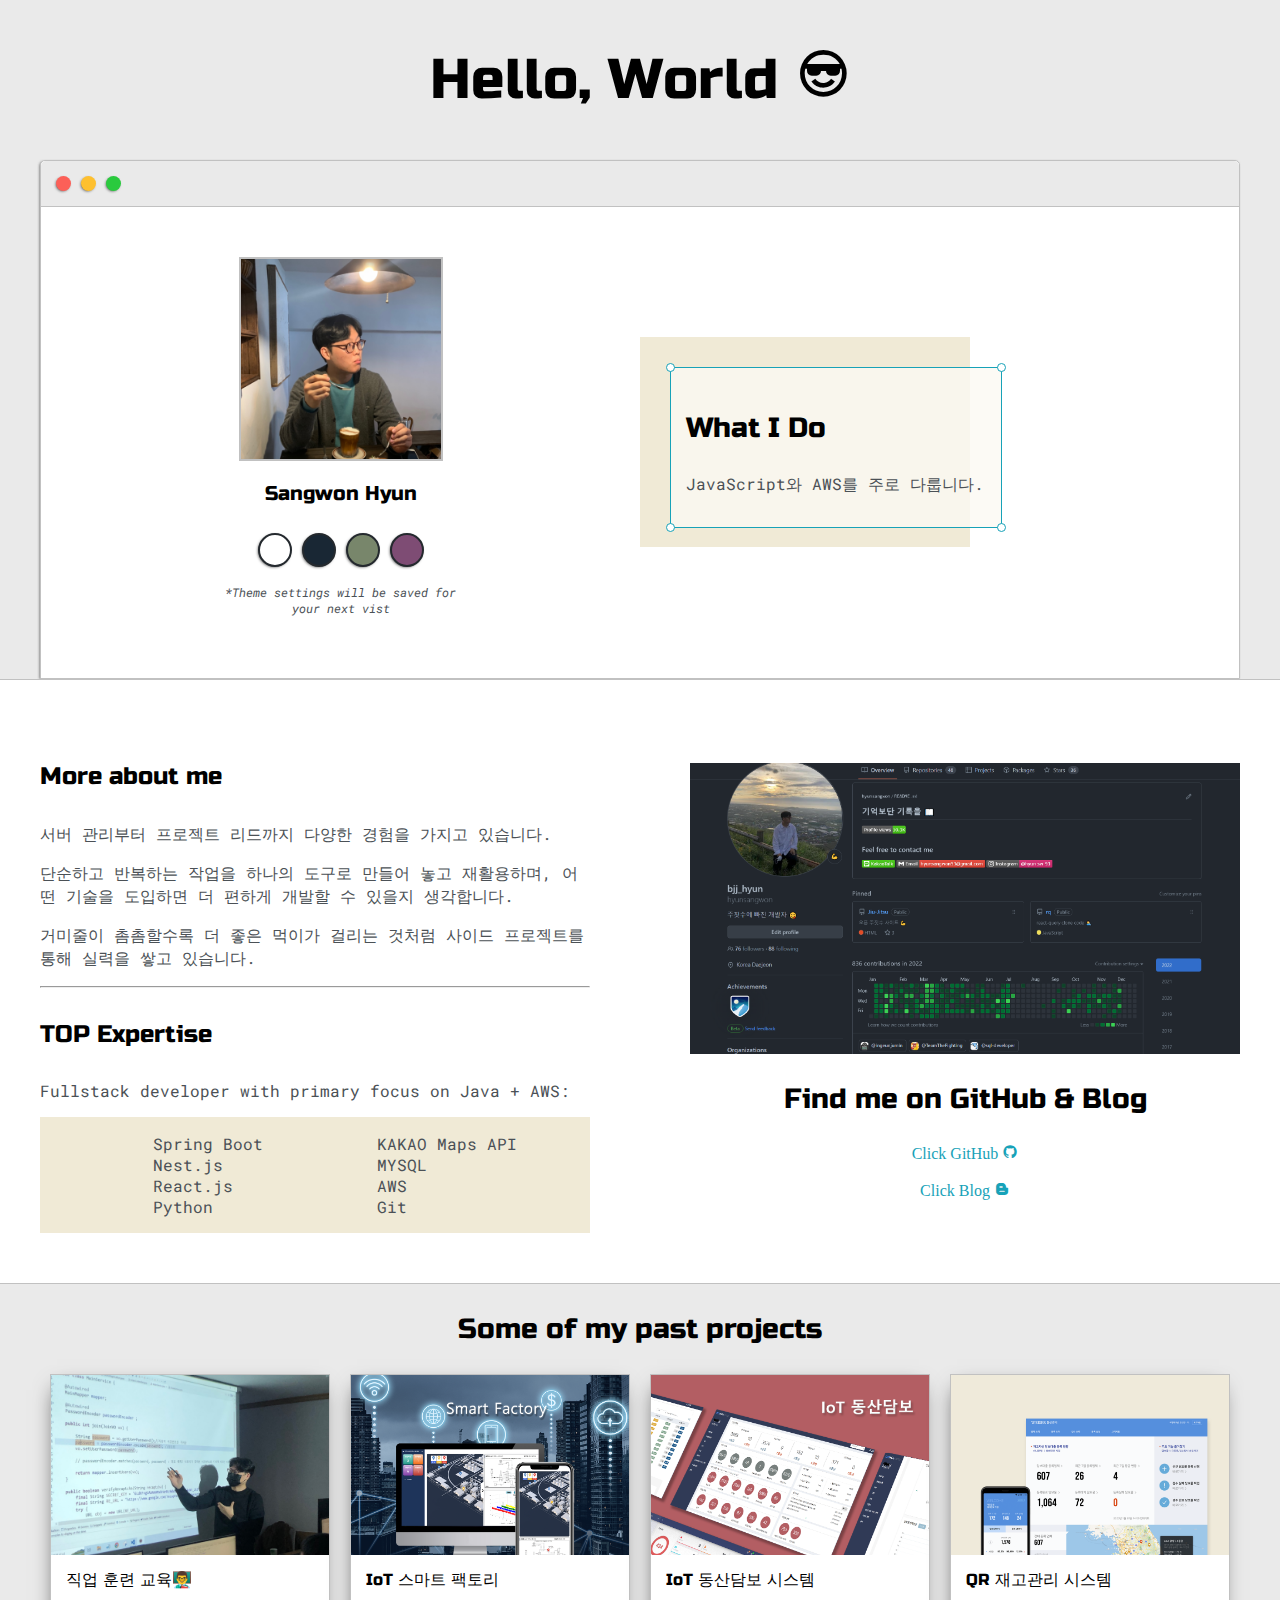
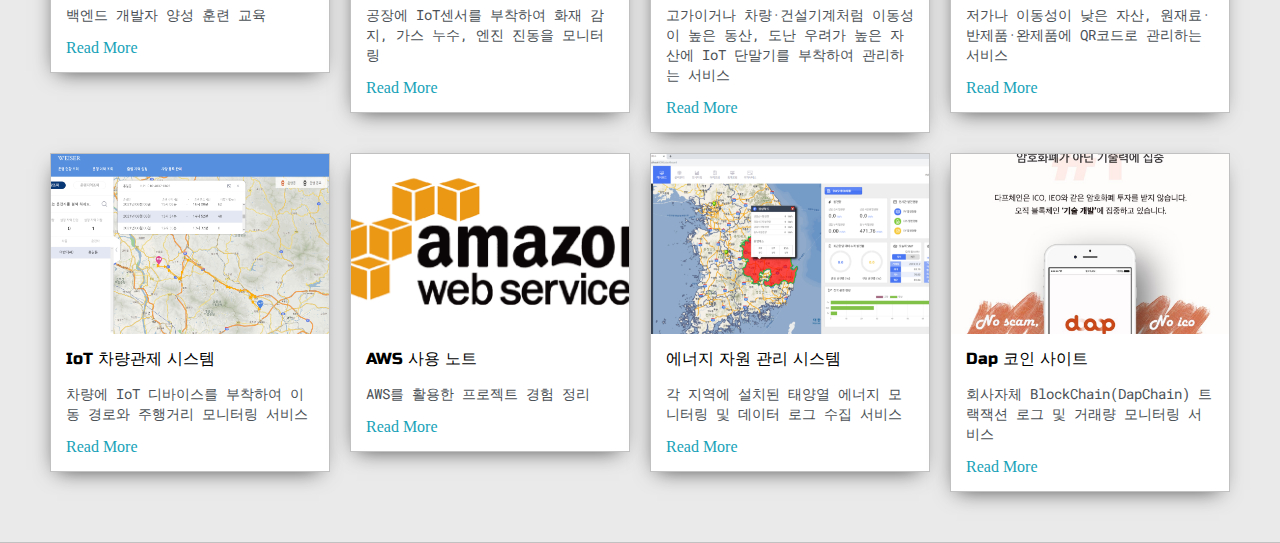
==== index.html @ 5561560c "fix : 내용 수정" ====
<!DOCTYPE html>
<html>
  <head>
    <title>my portfolio</title>
    <meta name="viewport" content="width=device-width, initial-scale=1, maximum-scale=1, minimum-scale=1" />
    <meta http-equiv="Content-Type" content="text/html; charset=utf-8" />
    <link href="https://fonts.googleapis.com/css2?family=Russo+One&display=swap" rel="stylesheet" />
    <link href="https://fonts.googleapis.com/css2?family=Roboto+Mono:wght@500&family=Russo+One&display=swap" rel="stylesheet" />
    <link href="https://unpkg.com/boxicons@2.0.7/css/boxicons.min.css" rel="stylesheet" />
    <link rel="stylesheet" type="text/css" href="./css/default.css" />
    <link id="theme-style" rel="stylesheet" type="text/css" href="" />
    <link rel="shortcut icon" href="./images/logo.ico" />
  </head>
  <body>
    <section class="s1">
      <div class="main-container">
        <div class="greeting-wrapper">
          <h1>Hello, World <i class="bx bx-cool"></i></h1>
        </div>
        <div class="intro-wrapper">
          <div class="nav-wrapper">
            <a href="index.html">
              <div class="dots-wrapper">
                <div id="dot-1" class="browser-dot"></div>
                <div id="dot-2" class="browser-dot"></div>
                <div id="dot-3" class="browser-dot"></div>
              </div>
            </a>
          </div>
          <div class="left-column">
            <img id="profile_pic" src="images/sangwon.PNG" />
            <h5 style="text-align: center; line-height: 0">Sangwon Hyun</h5>
            <div id="theme-options-wrapper">
              <div data-mode="light" id="light-mode" class="theme-dot"></div>
              <div data-mode="blue" id="blue-mode" class="theme-dot"></div>
              <div data-mode="green" id="green-mode" class="theme-dot"></div>
              <div data-mode="purple" id="purple-mode" class="theme-dot"></div>
            </div>
            <p id="settings-note">*Theme settings will be saved for<br />your next vist</p>
          </div>

          <div class="right-column">
            <div id="preview-shadow">
              <div id="preview">
                <div id="corner-tl" class="corner"></div>
                <div id="corner-tr" class="corner"></div>
                <h3>What I Do</h3>
                <p>JavaScript와 AWS를 주로 다룹니다.<br /></p>
                <div id="corner-br" class="corner"></div>
                <div id="corner-bl" class="corner"></div>
              </div>
            </div>
          </div>
        </div>
      </div>
    </section>
    <section class="s2">
      <div class="main-container">
        <div class="about-wrapper">
          <div class="about-me">
            <h4>More about me</h4>
            <p>서버 관리부터 프로젝트 리드까지 다양한 경험을 가지고 있습니다.</p>
            <p>단순하고 반복하는 작업을 하나의 도구로 만들어 놓고 재활용하며, 어떤 기술을 도입하면 더 편하게 개발할 수 있을지 생각합니다.</p>
            <p>거미줄이 촘촘할수록 더 좋은 먹이가 걸리는 것처럼 사이드 프로젝트를 통해 실력을 쌓고 있습니다.</p>
            <hr />
            <h4>TOP Expertise</h4>
            <p>Fullstack developer with primary focus on Java + AWS:</p>
            <div id="skills">
              <ul>
                <li>Spring Boot</li>
                <li>Nest.js</li>
                <li>React.js</li>
                <li>Python</li>
              </ul>
              <ul>
                <li>KAKAO Maps API</li>
                <li>MYSQL</li>
                <li>AWS</li>
                <li>Git</li>
              </ul>
            </div>
          </div>

          <div class="social-links">
            <img id="social_img" src="images/github.PNG" />
            <h3>Find me on GitHub & Blog</h3>
            <a target="_blank" href="https://github.com/hyunsangwon">Click GitHub <i class="bx bxl-github"></i></a>
            <br />
            <a target="_blank" href="https://hyunsangwon93.tistory.com">Click Blog <i class="bx bxl-blogger"></i></a>
          </div>
        </div>
      </div>
    </section>

    <section class="s1">
      <div class="main-container">
        <h3 style="text-align: center">Some of my past projects</h3>
        <div class="post-wrapper">
          <div>
            <div class="post">
              <img class="thumbnail" src="images/SCHOOL/main2.jpg" />
              <div class="post-preview">
                <h6 class="post-title">직업 훈련 교육👨‍🏫</h6>
                <p class="post-intro">백엔드 개발자 양성 훈련 교육</p>
                <a href="./projects/post-school.html">Read More</a>
              </div>
            </div>
          </div>
          <div>
            <div class="post">
              <img class="thumbnail" src="images/SMARTFACTORY/main.png" />
              <div class="post-preview">
                <h6 class="post-title">IoT 스마트 팩토리</h6>
                <p class="post-intro">공장에 IoT센서를 부착하여 화재 감지, 가스 누수, 엔진 진동을 모니터링</p>
                <a href="./projects/post-smartfacroty.html">Read More</a>
              </div>
            </div>
          </div>
          <div>
            <div class="post">
              <img class="thumbnail" src="images/SMMS/smms_main.PNG" />
              <div class="post-preview">
                <h6 class="post-title">IoT 동산담보 시스템</h6>
                <p class="post-intro">
                  고가이거나 차량·건설기계처럼 이동성이 높은 동산, 도난 우려가 높은 자산에 IoT 단말기를 부착하여 관리하는 서비스
                </p>
                <a href="./projects/post-smms.html">Read More</a>
              </div>
            </div>
          </div>
          <div>
            <div class="post">
              <img class="thumbnail" src="images/QR/main-service-qrcode-img.png" />
              <div class="post-preview">
                <h6 class="post-title">QR 재고관리 시스템</h6>
                <p class="post-intro">저가나 이동성이 낮은 자산, 원재료·반제품·완제품에 QR코드로 관리하는 서비스</p>
                <a href="./projects/post-qr.html">Read More</a>
              </div>
            </div>
          </div>
          <div>
            <div class="post">
              <img class="thumbnail" src="images/CMNG/cmng.PNG" />
              <div class="post-preview">
                <h6 class="post-title">IoT 차량관제 시스템</h6>
                <p class="post-intro">차량에 IoT 디바이스를 부착하여 이동 경로와 주행거리 모니터링 서비스</p>
                <a href="./projects/post-cmng.html">Read More</a>
              </div>
            </div>
          </div>
          <div>
            <div class="post">
              <img class="thumbnail" src="images/AWS/aws_main.PNG" />
              <div class="post-preview">
                <h6 class="post-title">AWS 사용 노트</h6>
                <p class="post-intro">AWS를 활용한 프로젝트 경험 정리</p>
                <a href="./projects/post-aws.html">Read More</a>
              </div>
            </div>
          </div>
          <div>
            <div class="post">
              <img class="thumbnail" src="images/DODOWON/dodowon.PNG" />
              <div class="post-preview">
                <h6 class="post-title">에너지 자원 관리 시스템</h6>
                <p class="post-intro">각 지역에 설치된 태양열 에너지 모니터링 및 데이터 로그 수집 서비스</p>
                <a href="./projects/post-dodowon.html">Read More</a>
              </div>
            </div>
          </div>
          <div>
            <div class="post">
              <img class="thumbnail" src="images/DATAGEN/dapchain_intro.jpg" />
              <div class="post-preview">
                <h6 class="post-title">Dap 코인 사이트</h6>
                <p class="post-intro">회사자체 BlockChain(DapChain) 트랙잭션 로그 및 거래량 모니터링 서비스</p>
                <a href="./projects/post-dapchain.html">Read More</a>
              </div>
            </div>
          </div>
        </div>
      </div>
    </section>
    <script type="text/javascript" src="./js/script.js"></script>
  </body>
</html>
---- css/default.css ----
:root {
  --mainColor: #eaeaea;
  --secondaryColor: #fff;

  --borderColor: #c1c1c1;

  --mainText: black;
  --secondaryText: #4b5156;

  --themeDotBorder: #24292e;

  --previewBg: rgb(251, 249, 243, 0.8);
  --previewShadow: #f0ead6;

  --buttonColor: black;
}

html,
body {
  padding: 0;
  margin: 0;
  scroll-behavior: smooth;
}

body * {
  transition: 0.3s;
}

h1,
h2,
h3,
h4,
h5,
h6,
strong {
  color: var(--mainText);
  font-family: 'Russo One', sans-serif;
  font-weight: 500;
}

p,
li,
span,
label,
input,
textarea {
  color: var(--secondaryText);
  font-family: 'Roboto Mono', monospace;
}

a {
  text-decoration: none;
  color: #17a2b8;
}

ul {
  list-style: none;
}

h1 {
  font-size: 56px;
}
h2 {
  font-size: 36px;
}
h3 {
  font-size: 28px;
}
h4 {
  font-size: 24px;
}
h5 {
  font-size: 20px;
}
h6 {
  font-size: 16px;
}

.s1 {
  background-color: var(--mainColor);
  border-bottom: 1px solid var(--borderColor);
  overflow: auto;
}

.s2 {
  background-color: var(--secondaryColor);
  border-bottom: 1px solid var(--borderColor);
  overflow: auto;
}

.main-container {
  width: 1200px;
  margin: 0 auto;
}

.greeting-wrapper {
  display: grid;
  text-align: center;
  align-content: center;
  min-height: 10em;
}

.intro-wrapper {
  background-color: var(--secondaryColor);
  border: 1px solid var(--borderColor);
  border-radius: 5px 5px 0 0;

  -webkit-box-shadow: -1px 1px 3px -1px rgba(0, 0, 0, 0.75);
  -moz-box-shadow: -1px 1px 3px -1px rgba(0, 0, 0, 0.75);
  box-shadow: -1px 1px 3px -1px rgba(0, 0, 0, 0.75);

  display: grid;
  grid-template-columns: 1fr 1fr;
  grid-template-areas:
    'nav-wrapper nav-wrapper'
    'left-column right-column';
}

.nav-wrapper {
  border-radius: 5px 5px 0 0;
  grid-area: nav-wrapper;
  border-bottom: 1px solid var(--borderColor);
  display: flex;
  justify-content: space-between;
  align-items: center;
  background-color: var(--mainColor);
}

#navigation a {
  color: var(--mainText);
}

#navigation {
  margin: 0;
  padding: 10px;
}

#navigation li {
  display: inline-block;
  margin-right: 5px;
  margin-left: 5px;
}

.dots-wrapper {
  display: flex;
  padding: 10px;
}

#dot-1 {
  background-color: #fc6058;
}

#dot-2 {
  background-color: #fec02f;
}

#dot-3 {
  background-color: #2aca3e;
}

.browser-dot {
  background-color: black;
  height: 15px;
  width: 15px;
  border-radius: 50%;
  margin: 5px;

  -webkit-box-shadow: -1px 1px 3px -1px rgba(0, 0, 0, 0.75);
  -moz-box-shadow: -1px 1px 3px -1px rgba(0, 0, 0, 0.75);
  box-shadow: -1px 1px 3px -1px rgba(0, 0, 0, 0.75);
}

.left-column {
  grid-area: left-column;
  padding-top: 50px;
  padding-bottom: 50px;
}

#profile_pic {
  display: block;
  margin: 0 auto;

  height: 200px;
  width: 200px;
  object-fit: cover;
  border: 2px solid var(--borderColor);
}

#theme-options-wrapper {
  display: flex;
  justify-content: center;
}

.theme-dot {
  height: 30px;
  width: 30px;
  background-color: black;
  border-radius: 50%;

  margin: 5px;
  border: 2px solid var(--themeDotBorder);

  -webkit-box-shadow: -1px 1px 3px -1px rgba(0, 0, 0, 0.75);
  -moz-box-shadow: -1px 1px 3px -1px rgba(0, 0, 0, 0.75);
  box-shadow: -1px 1px 3px -1px rgba(0, 0, 0, 0.75);

  cursor: pointer;
}

.theme-dot:hover {
  border-width: 5px;
}

#light-mode {
  background-color: #fff;
}

#blue-mode {
  background-color: #192734;
}

#green-mode {
  background-color: #78866b;
}

#purple-mode {
  background-color: #7e4c74;
}

#settings-note {
  font-size: 12px;
  font-style: italic;
  text-align: center;
}

.right-column {
  grid-area: right-column;
  display: grid;
  align-content: center;

  padding-top: 50px;
  padding-bottom: 50px;
}

#preview-shadow {
  background-color: var(--previewShadow);
  max-width: 300px;
  height: 180px;
  padding-left: 30px;
  padding-top: 30px;
}

#preview {
  width: 300px;
  border: 1.5px solid #17a2b8;
  background-color: var(--previewBg);
  padding: 15px;
  position: relative;
}

.corner {
  width: 7px;
  height: 7px;
  border-radius: 50%;
  border: 1.5px solid #17a2b8;
  background-color: #fff;
  position: absolute;
}

#corner-tl {
  top: -5px;
  left: -5px;
}

#corner-tr {
  top: -5px;
  right: -5px;
}

#corner-br {
  bottom: -5px;
  right: -5px;
}

#corner-bl {
  bottom: -5px;
  left: -5px;
}

.about-wrapper {
  display: grid;
  grid-template-columns: repeat(auto-fit, minmax(320px, 1fr));
  padding-bottom: 50px;
  padding-top: 50px;
  gap: 100px;
}

#skills {
  display: flex;
  justify-content: space-evenly;
  background-color: var(--previewShadow);
}

.social-links {
  display: grid;
  align-content: center;
  text-align: center;
}

#social_img {
  width: 100%;
}

.post-wrapper {
  display: grid;
  grid-template-columns: repeat(auto-fit, 280px);
  gap: 20px;
  justify-content: center;
  padding-bottom: 50px;
}

.post {
  border: 1px solid var(--borderColor);
  -webkit-box-shadow: -2px 7px 21px -9px rgba(0, 0, 0, 0.75);
  -moz-box-shadow: -2px 7px 21px -9px rgba(0, 0, 0, 0.75);
  box-shadow: -2px 7px 21px -9px rgba(0, 0, 0, 0.75);
}

.thumbnail {
  display: block;
  width: 100%;
  height: 180px;
  object-fit: cover;
  background-color: #f0ead6d6;
}

.post-preview {
  background-color: #fff;
  padding: 15px;
}

.post-title {
  color: black;
  margin: 0;
}

.post-intro {
  color: #4b5156;
  font-size: 14px;
}

#contact-form {
  display: block;
  max-width: 600px;
  margin: 0 auto;
  border: 1px solid var(--borderColor);
  padding: 15px;
  border-radius: 5px;
  background-color: var(--mainColor);
  margin-bottom: 50px;
}

#contact-form label {
  line-height: 2.7em;
}

#contact-form textarea {
  min-height: 100px;
  font-size: 14px;
}

.input-field {
  width: 100%;
  padding-top: 10px;
  padding-bottom: 10px;
  background-color: var(--secondaryColor);
  border-radius: 5px;
  border: 1px solid var(--borderColor);
  font-size: 14px;
}

#submit-btn {
  margin-top: 10px;
  width: 100%;
  padding-top: 10px;
  padding-bottom: 10px;
  color: #fff;
  background-color: var(--buttonColor);
  border: none;
}

@media screen and (max-width: 1200px) {
  .main-container {
    width: 95%;
  }
}

@media screen and (max-width: 800px) {
  .intro-wrapper {
    grid-template-columns: 1fr;
    grid-template-areas:
      'nav-wrapper'
      'left-column'
      'right-column';
  }

  .right-column {
    justify-content: center;
  }
}

@media screen and (max-width: 400px) {
  #preview-shadow {
    max-width: 280px;
    height: 180px;
    padding-left: 10px;
    padding-top: 10px;
  }

  #preview {
    width: 280px;
  }
}
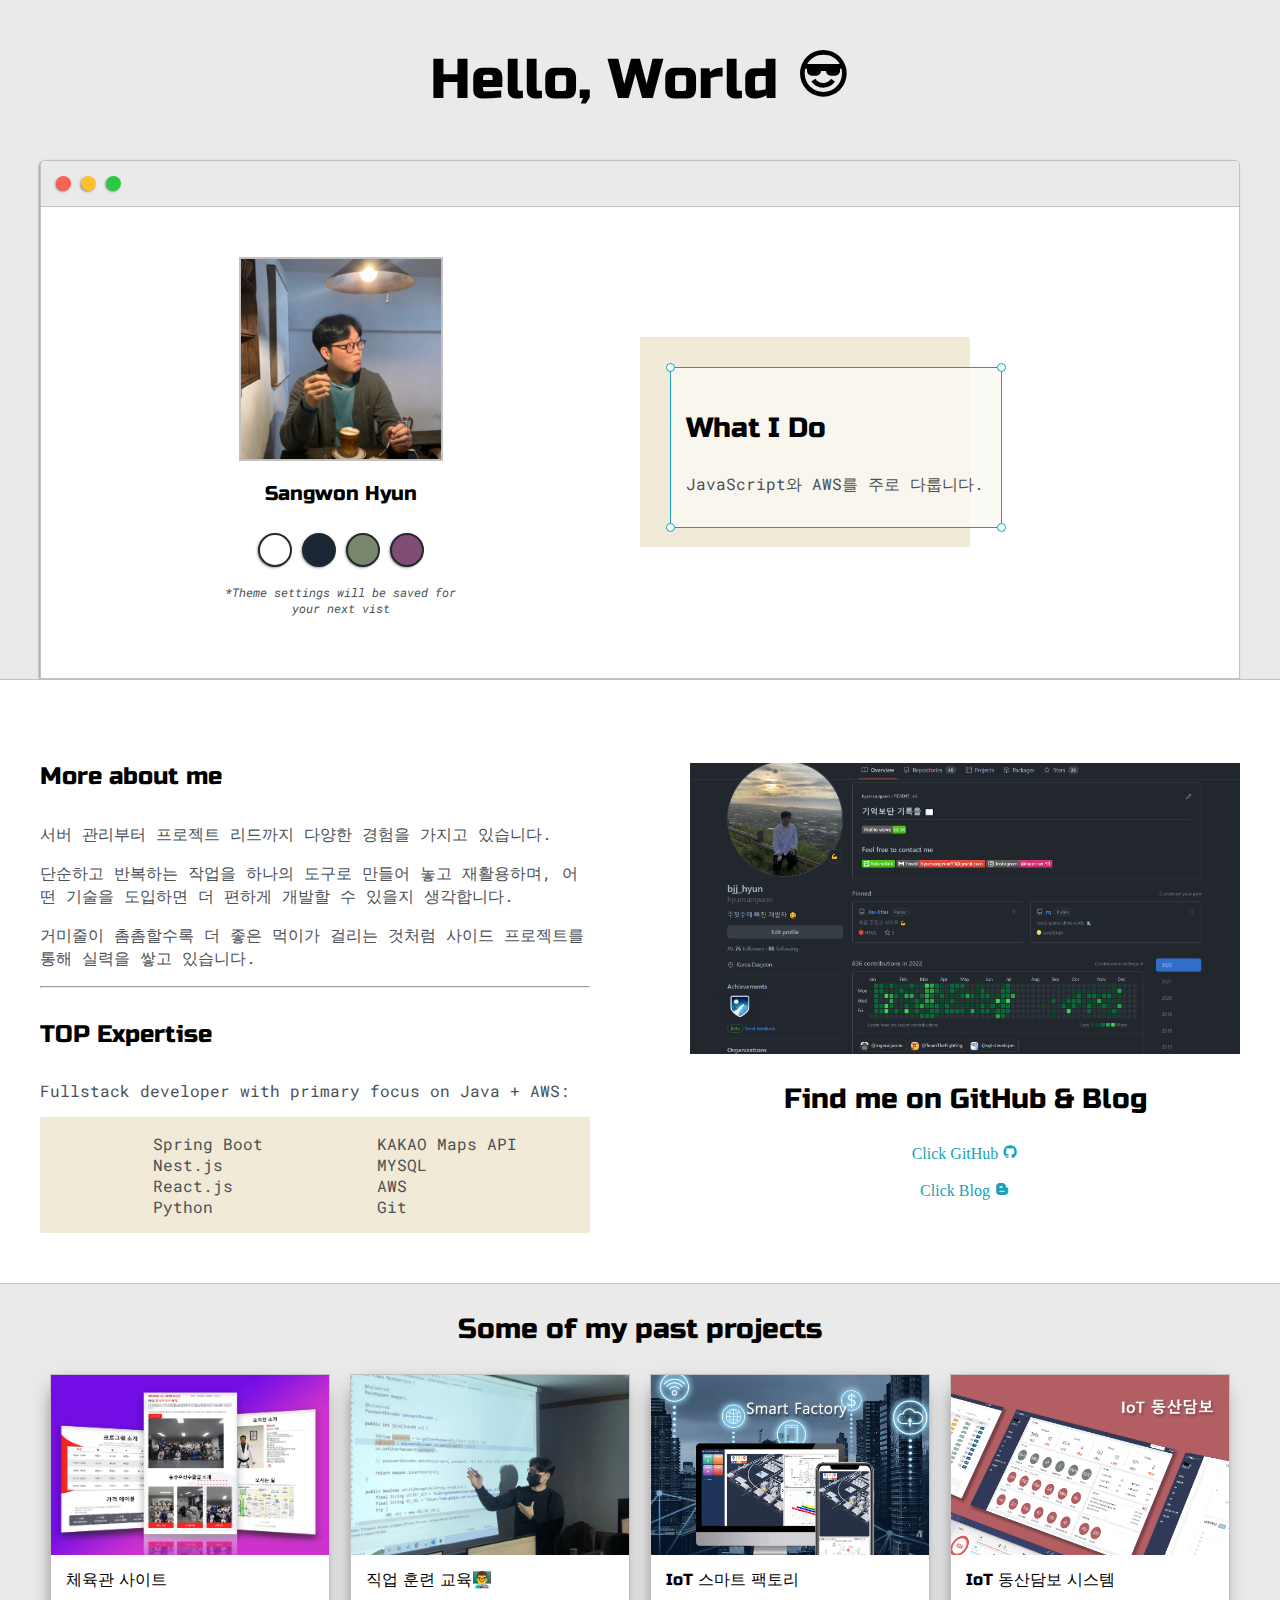
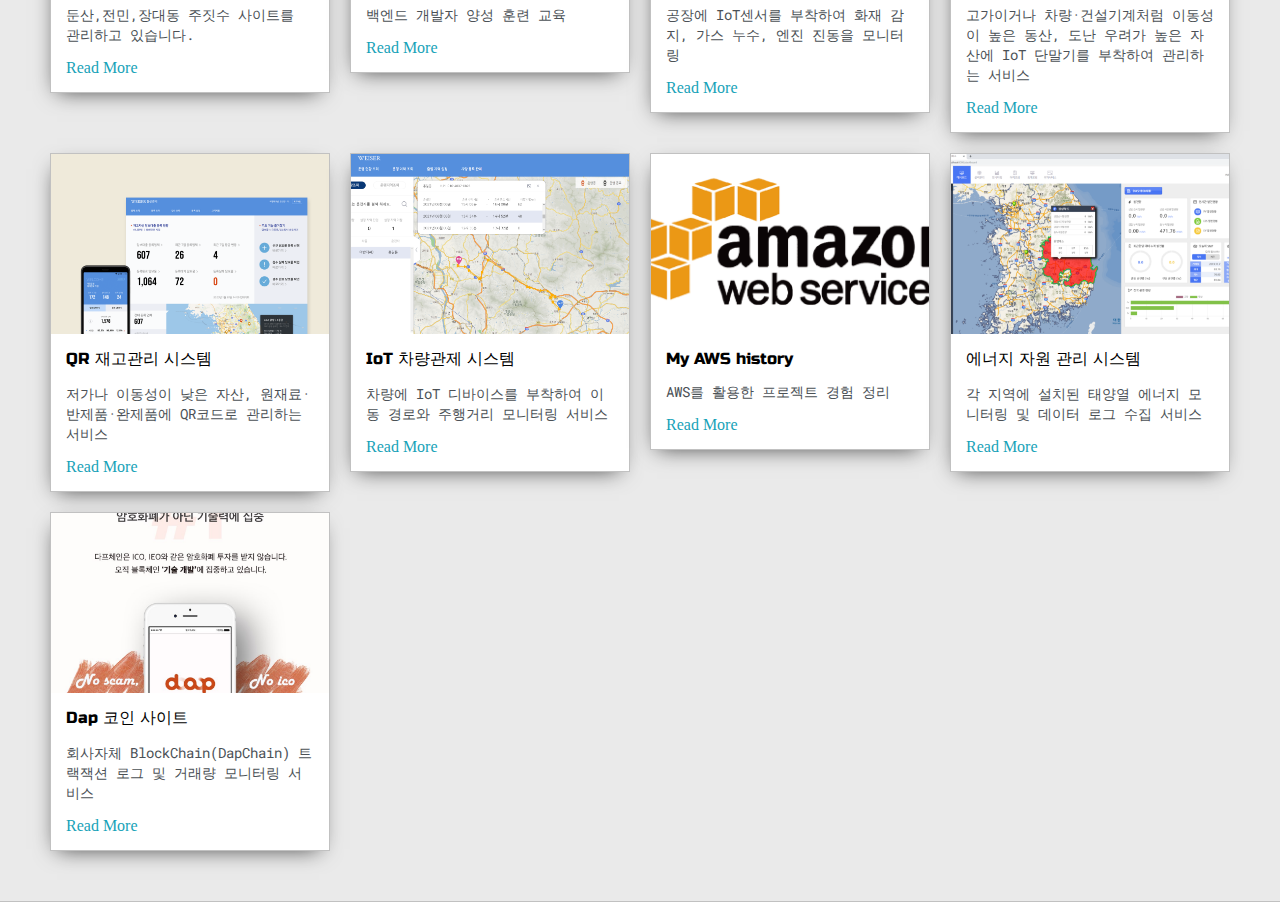
==== commit 744bb8b8: "feat : 체육관 사이트" ====
--- a/index.html
+++ b/index.html
@@ -98,6 +98,16 @@
         <div class="post-wrapper">
           <div>
             <div class="post">
+              <img class="thumbnail" src="images/BJJ/main.jpg" />
+              <div class="post-preview">
+                <h6 class="post-title">체육관 사이트</h6>
+                <p class="post-intro">둔산,전민,장대동 주짓수 사이트를 관리하고 있습니다.</p>
+                <a href="#">Read More</a>
+              </div>
+            </div>
+          </div>
+          <div>
+            <div class="post">
               <img class="thumbnail" src="images/SCHOOL/main2.jpg" />
               <div class="post-preview">
                 <h6 class="post-title">직업 훈련 교육👨‍🏫</h6>
@@ -152,7 +162,7 @@
             <div class="post">
               <img class="thumbnail" src="images/AWS/aws_main.PNG" />
               <div class="post-preview">
-                <h6 class="post-title">AWS 사용 노트</h6>
+                <h6 class="post-title">My AWS history</h6>
                 <p class="post-intro">AWS를 활용한 프로젝트 경험 정리</p>
                 <a href="./projects/post-aws.html">Read More</a>
               </div>
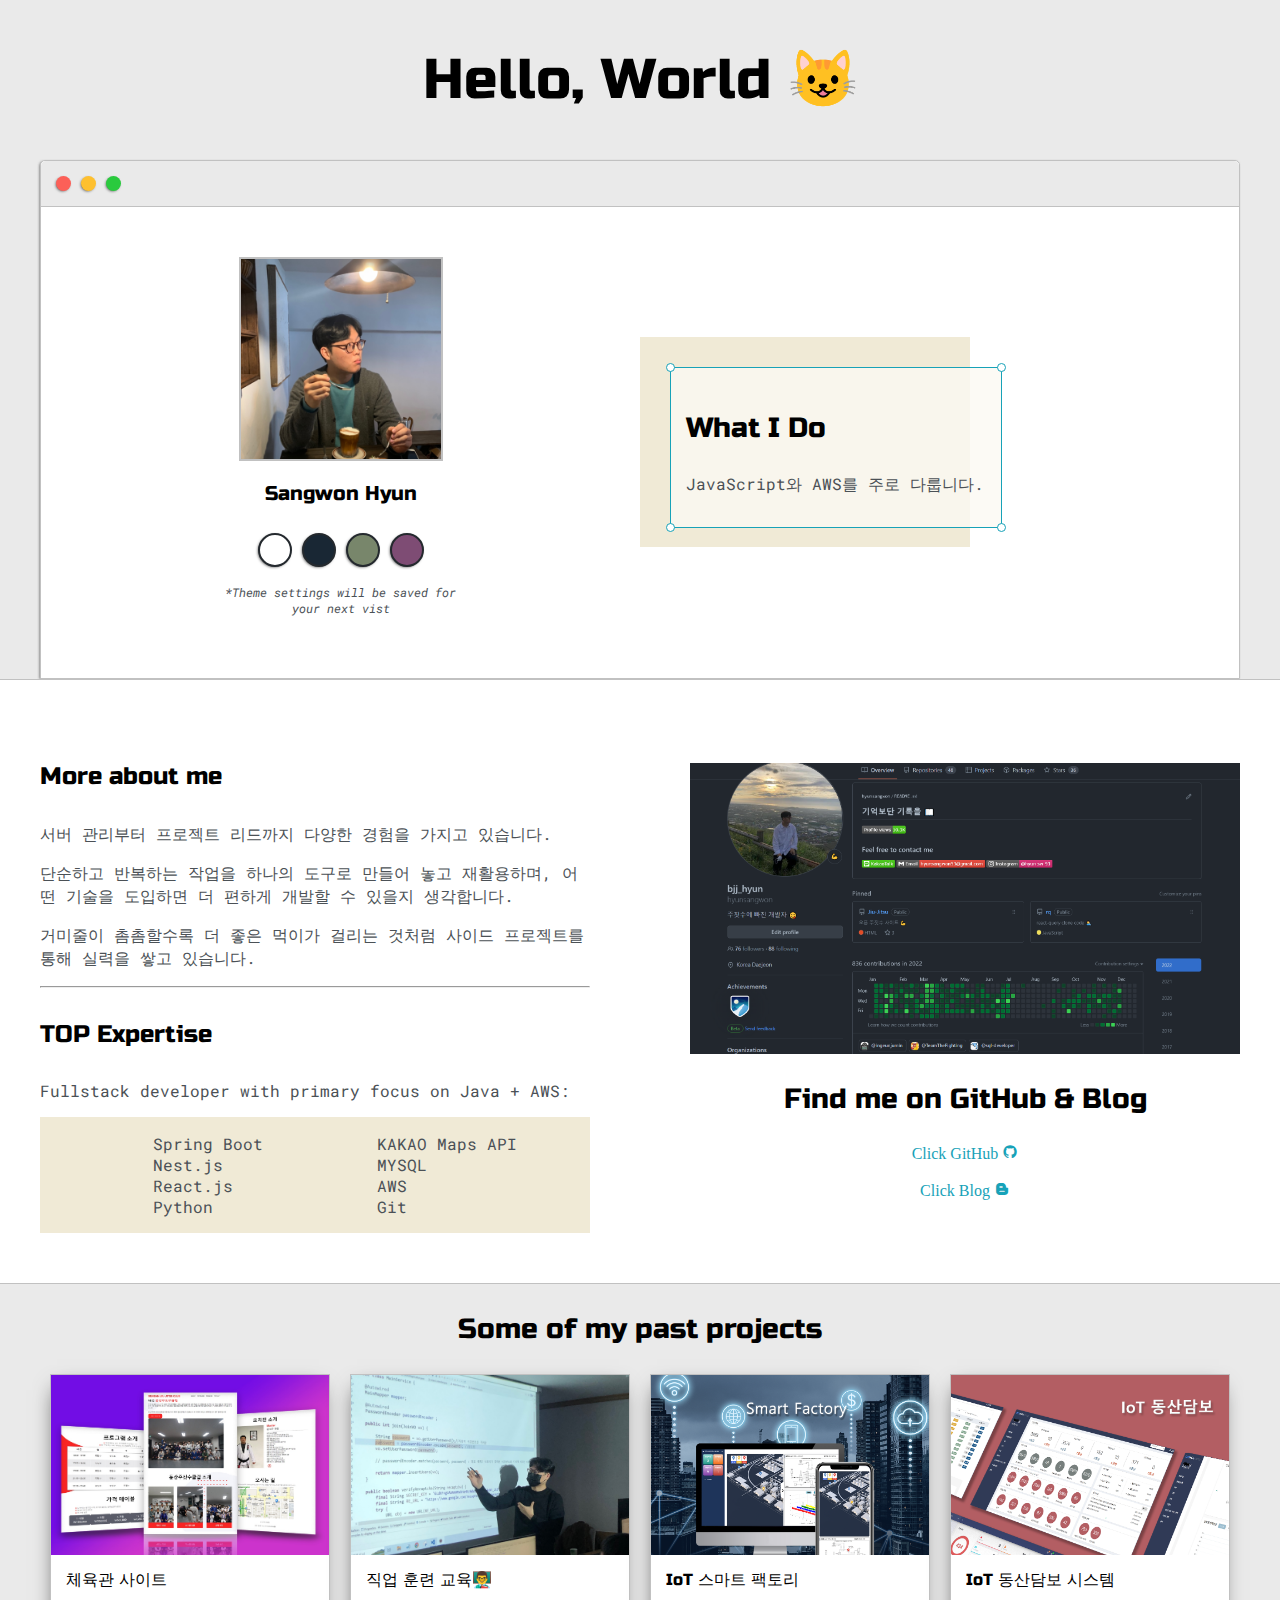
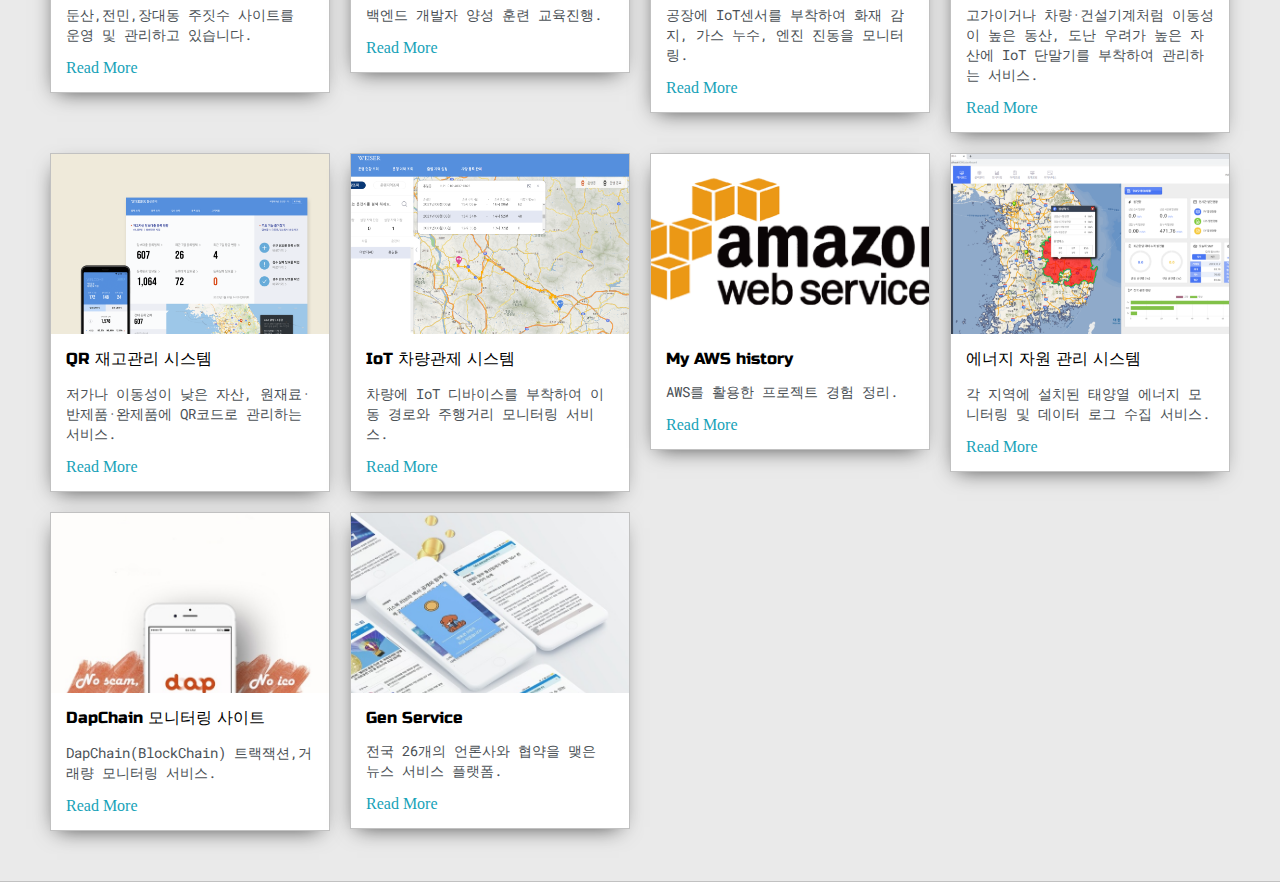
==== commit 7714b001: "feat : 젠서비스 추가" ====
--- a/index.html
+++ b/index.html
@@ -15,7 +15,7 @@
     <section class="s1">
       <div class="main-container">
         <div class="greeting-wrapper">
-          <h1>Hello, World <i class="bx bx-cool"></i></h1>
+          <h1>Hello, World 😺</h1>
         </div>
         <div class="intro-wrapper">
           <div class="nav-wrapper">
@@ -101,7 +101,7 @@
               <img class="thumbnail" src="images/BJJ/main.jpg" />
               <div class="post-preview">
                 <h6 class="post-title">체육관 사이트</h6>
-                <p class="post-intro">둔산,전민,장대동 주짓수 사이트를 관리하고 있습니다.</p>
+                <p class="post-intro">둔산,전민,장대동 주짓수 사이트를 운영 및 관리하고 있습니다.</p>
                 <a href="#">Read More</a>
               </div>
             </div>
@@ -111,7 +111,7 @@
               <img class="thumbnail" src="images/SCHOOL/main2.jpg" />
               <div class="post-preview">
                 <h6 class="post-title">직업 훈련 교육👨‍🏫</h6>
-                <p class="post-intro">백엔드 개발자 양성 훈련 교육</p>
+                <p class="post-intro">백엔드 개발자 양성 훈련 교육진행.</p>
                 <a href="./projects/post-school.html">Read More</a>
               </div>
             </div>
@@ -121,7 +121,7 @@
               <img class="thumbnail" src="images/SMARTFACTORY/main.png" />
               <div class="post-preview">
                 <h6 class="post-title">IoT 스마트 팩토리</h6>
-                <p class="post-intro">공장에 IoT센서를 부착하여 화재 감지, 가스 누수, 엔진 진동을 모니터링</p>
+                <p class="post-intro">공장에 IoT센서를 부착하여 화재 감지, 가스 누수, 엔진 진동을 모니터링.</p>
                 <a href="./projects/post-smartfacroty.html">Read More</a>
               </div>
             </div>
@@ -132,7 +132,7 @@
               <div class="post-preview">
                 <h6 class="post-title">IoT 동산담보 시스템</h6>
                 <p class="post-intro">
-                  고가이거나 차량·건설기계처럼 이동성이 높은 동산, 도난 우려가 높은 자산에 IoT 단말기를 부착하여 관리하는 서비스
+                  고가이거나 차량·건설기계처럼 이동성이 높은 동산, 도난 우려가 높은 자산에 IoT 단말기를 부착하여 관리하는 서비스.
                 </p>
                 <a href="./projects/post-smms.html">Read More</a>
               </div>
@@ -143,7 +143,7 @@
               <img class="thumbnail" src="images/QR/main-service-qrcode-img.png" />
               <div class="post-preview">
                 <h6 class="post-title">QR 재고관리 시스템</h6>
-                <p class="post-intro">저가나 이동성이 낮은 자산, 원재료·반제품·완제품에 QR코드로 관리하는 서비스</p>
+                <p class="post-intro">저가나 이동성이 낮은 자산, 원재료·반제품·완제품에 QR코드로 관리하는 서비스.</p>
                 <a href="./projects/post-qr.html">Read More</a>
               </div>
             </div>
@@ -153,7 +153,7 @@
               <img class="thumbnail" src="images/CMNG/cmng.PNG" />
               <div class="post-preview">
                 <h6 class="post-title">IoT 차량관제 시스템</h6>
-                <p class="post-intro">차량에 IoT 디바이스를 부착하여 이동 경로와 주행거리 모니터링 서비스</p>
+                <p class="post-intro">차량에 IoT 디바이스를 부착하여 이동 경로와 주행거리 모니터링 서비스.</p>
                 <a href="./projects/post-cmng.html">Read More</a>
               </div>
             </div>
@@ -163,7 +163,7 @@
               <img class="thumbnail" src="images/AWS/aws_main.PNG" />
               <div class="post-preview">
                 <h6 class="post-title">My AWS history</h6>
-                <p class="post-intro">AWS를 활용한 프로젝트 경험 정리</p>
+                <p class="post-intro">AWS를 활용한 프로젝트 경험 정리.</p>
                 <a href="./projects/post-aws.html">Read More</a>
               </div>
             </div>
@@ -173,18 +173,28 @@
               <img class="thumbnail" src="images/DODOWON/dodowon.PNG" />
               <div class="post-preview">
                 <h6 class="post-title">에너지 자원 관리 시스템</h6>
-                <p class="post-intro">각 지역에 설치된 태양열 에너지 모니터링 및 데이터 로그 수집 서비스</p>
+                <p class="post-intro">각 지역에 설치된 태양열 에너지 모니터링 및 데이터 로그 수집 서비스.</p>
                 <a href="./projects/post-dodowon.html">Read More</a>
               </div>
             </div>
           </div>
           <div>
             <div class="post">
-              <img class="thumbnail" src="images/DATAGEN/dapchain_intro.jpg" />
-              <div class="post-preview">
-                <h6 class="post-title">Dap 코인 사이트</h6>
-                <p class="post-intro">회사자체 BlockChain(DapChain) 트랙잭션 로그 및 거래량 모니터링 서비스</p>
+              <img class="thumbnail" src="images/DATAGEN/main.jpg" />
+              <div class="post-preview">
+                <h6 class="post-title">DapChain 모니터링 사이트</h6>
+                <p class="post-intro">DapChain(BlockChain) 트랙잭션,거래량 모니터링 서비스.</p>
                 <a href="./projects/post-dapchain.html">Read More</a>
+              </div>
+            </div>
+          </div>
+          <div>
+            <div class="post">
+              <img class="thumbnail" src="images/GEN/main.jpg" />
+              <div class="post-preview">
+                <h6 class="post-title">Gen Service</h6>
+                <p class="post-intro">전국 26개의 언론사와 협약을 맺은 뉴스 서비스 플랫폼.</p>
+                <a href="#">Read More</a>
               </div>
             </div>
           </div>
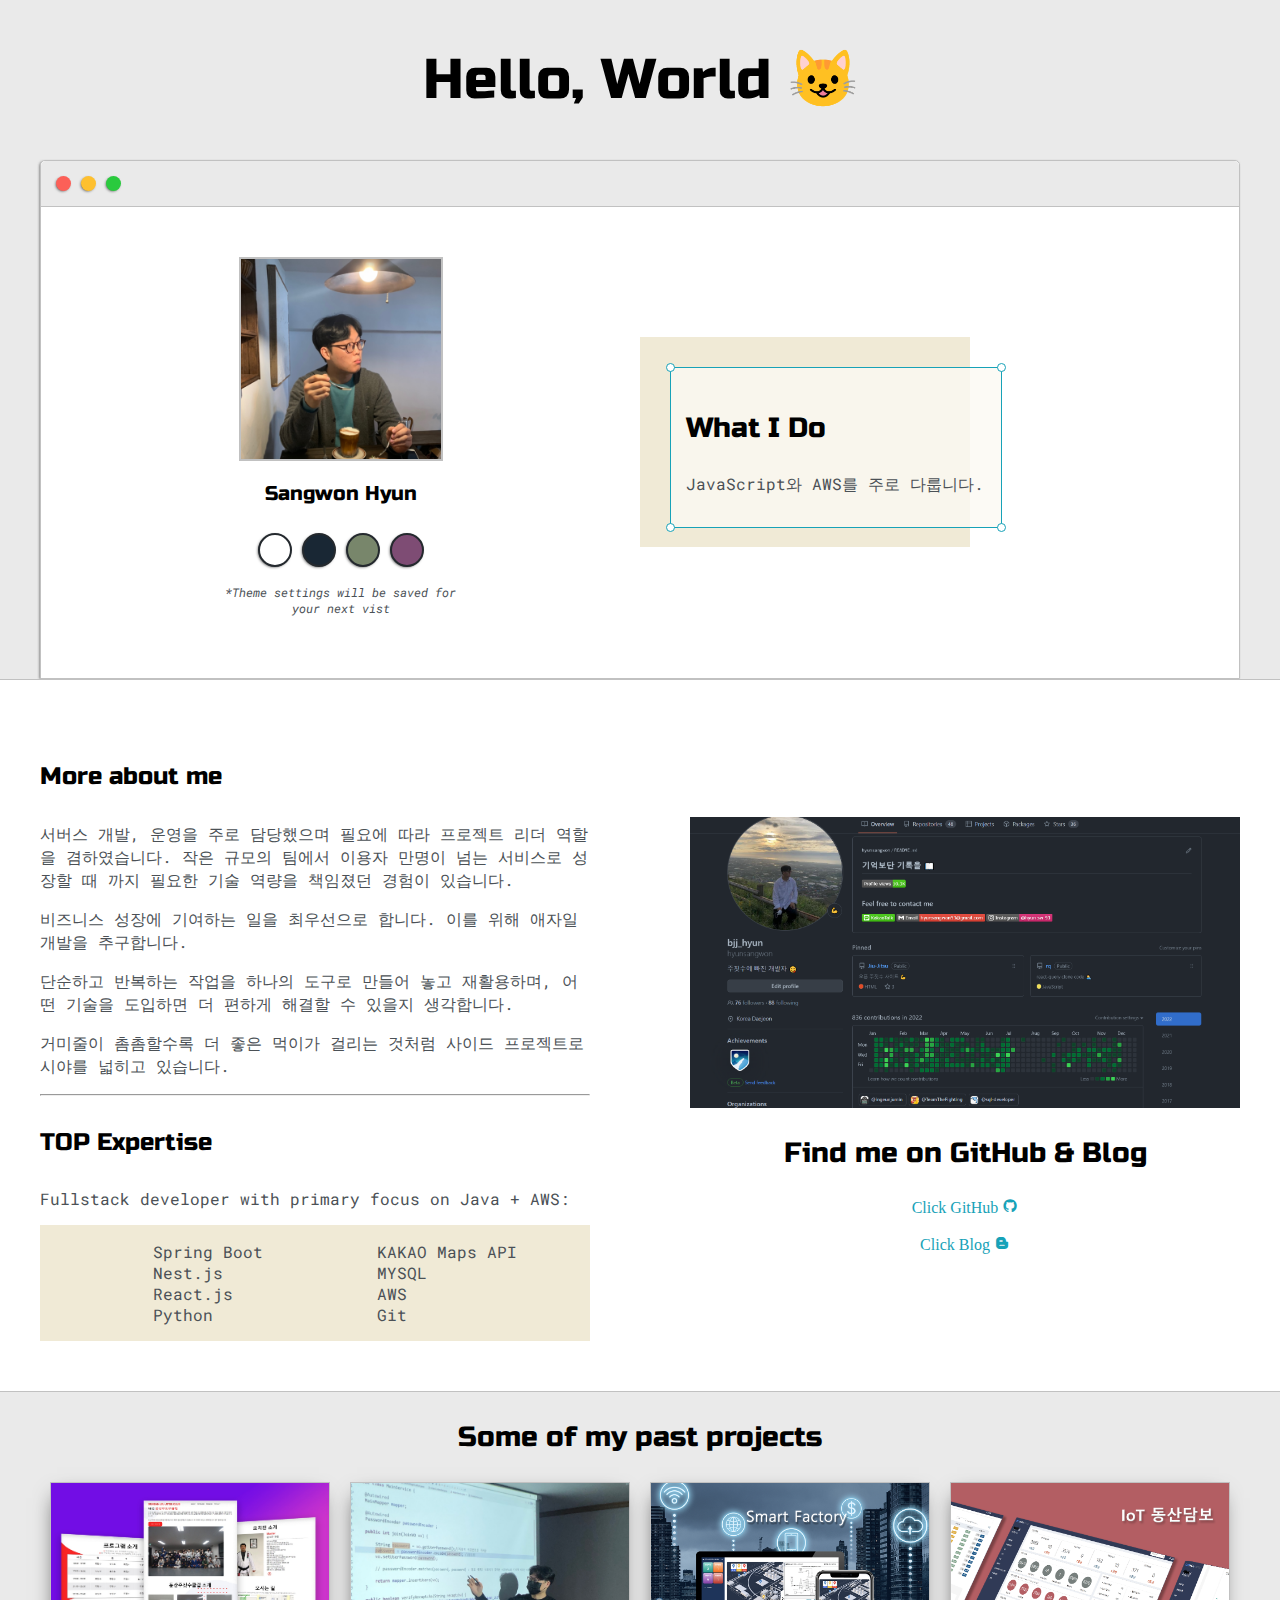
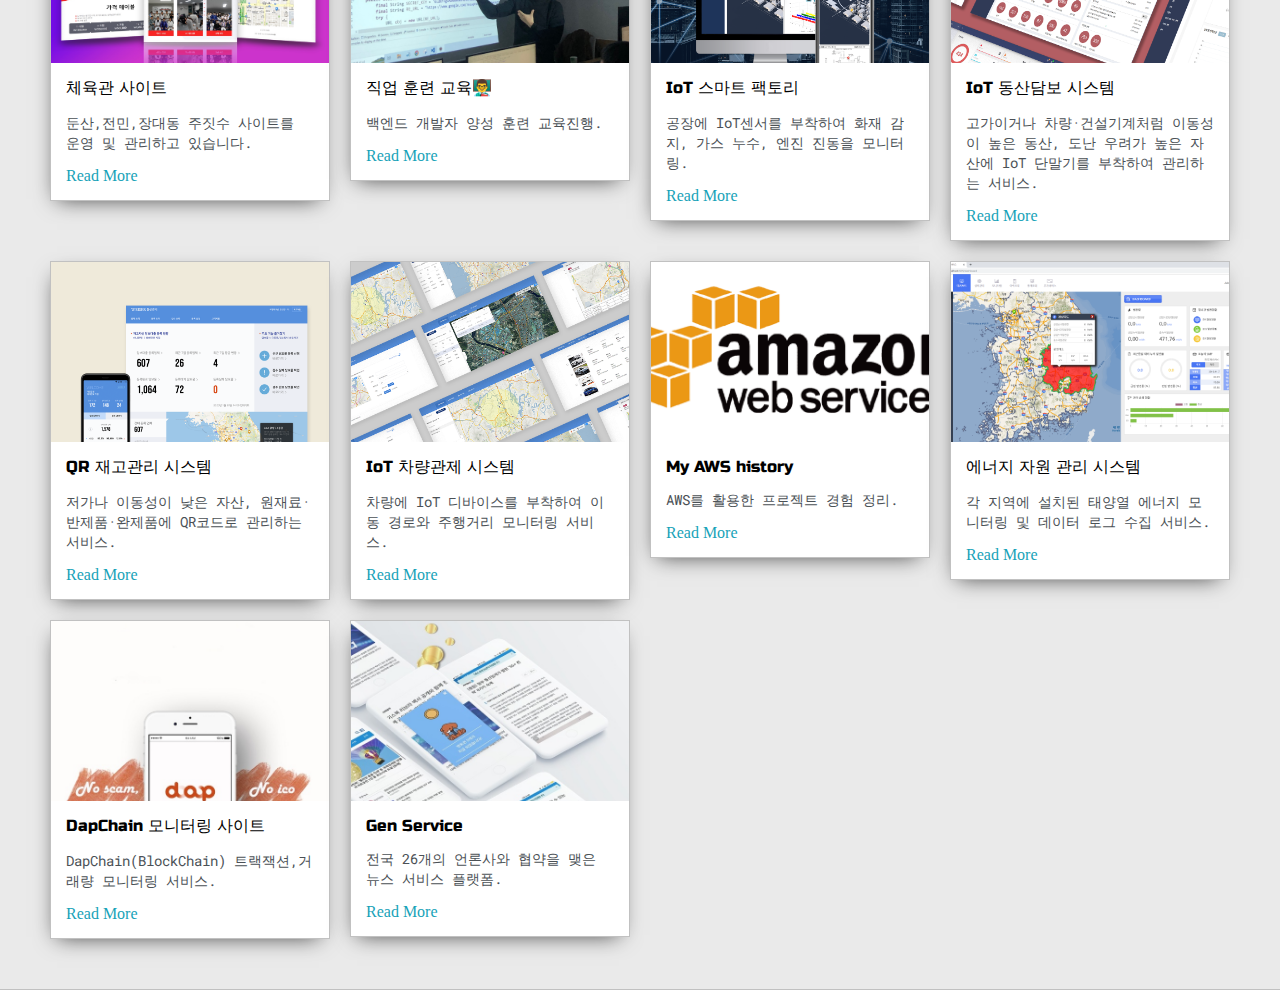
==== commit 0f263fce: "fix : 18일 포폴 수정" ====
--- a/index.html
+++ b/index.html
@@ -59,9 +59,13 @@
         <div class="about-wrapper">
           <div class="about-me">
             <h4>More about me</h4>
-            <p>서버 관리부터 프로젝트 리드까지 다양한 경험을 가지고 있습니다.</p>
-            <p>단순하고 반복하는 작업을 하나의 도구로 만들어 놓고 재활용하며, 어떤 기술을 도입하면 더 편하게 개발할 수 있을지 생각합니다.</p>
-            <p>거미줄이 촘촘할수록 더 좋은 먹이가 걸리는 것처럼 사이드 프로젝트를 통해 실력을 쌓고 있습니다.</p>
+            <p>
+              서버스 개발, 운영을 주로 담당했으며 필요에 따라 프로젝트 리더 역할을 겸하였습니다. 작은 규모의 팀에서 이용자 만명이 넘는 서비스로 성장할
+              때 까지 필요한 기술 역량을 책임졌던 경험이 있습니다.
+            </p>
+            <p>비즈니스 성장에 기여하는 일을 최우선으로 합니다. 이를 위해 애자일 개발을 추구합니다.</p>
+            <p>단순하고 반복하는 작업을 하나의 도구로 만들어 놓고 재활용하며, 어떤 기술을 도입하면 더 편하게 해결할 수 있을지 생각합니다.</p>
+            <p>거미줄이 촘촘할수록 더 좋은 먹이가 걸리는 것처럼 사이드 프로젝트로 시야를 넓히고 있습니다.</p>
             <hr />
             <h4>TOP Expertise</h4>
             <p>Fullstack developer with primary focus on Java + AWS:</p>
@@ -102,7 +106,7 @@
               <div class="post-preview">
                 <h6 class="post-title">체육관 사이트</h6>
                 <p class="post-intro">둔산,전민,장대동 주짓수 사이트를 운영 및 관리하고 있습니다.</p>
-                <a href="#">Read More</a>
+                <a href="./projects/post-bjj.html">Read More</a>
               </div>
             </div>
           </div>
@@ -150,7 +154,7 @@
           </div>
           <div>
             <div class="post">
-              <img class="thumbnail" src="images/CMNG/cmng.PNG" />
+              <img class="thumbnail" src="images/CMNG/cmng_main.png" />
               <div class="post-preview">
                 <h6 class="post-title">IoT 차량관제 시스템</h6>
                 <p class="post-intro">차량에 IoT 디바이스를 부착하여 이동 경로와 주행거리 모니터링 서비스.</p>
@@ -170,7 +174,7 @@
           </div>
           <div>
             <div class="post">
-              <img class="thumbnail" src="images/DODOWON/dodowon.PNG" />
+              <img class="thumbnail" src="images/DODOWON/main.PNG" />
               <div class="post-preview">
                 <h6 class="post-title">에너지 자원 관리 시스템</h6>
                 <p class="post-intro">각 지역에 설치된 태양열 에너지 모니터링 및 데이터 로그 수집 서비스.</p>
@@ -194,7 +198,7 @@
               <div class="post-preview">
                 <h6 class="post-title">Gen Service</h6>
                 <p class="post-intro">전국 26개의 언론사와 협약을 맺은 뉴스 서비스 플랫폼.</p>
-                <a href="#">Read More</a>
+                <a href="./projects/post-genservice.html">Read More</a>
               </div>
             </div>
           </div>
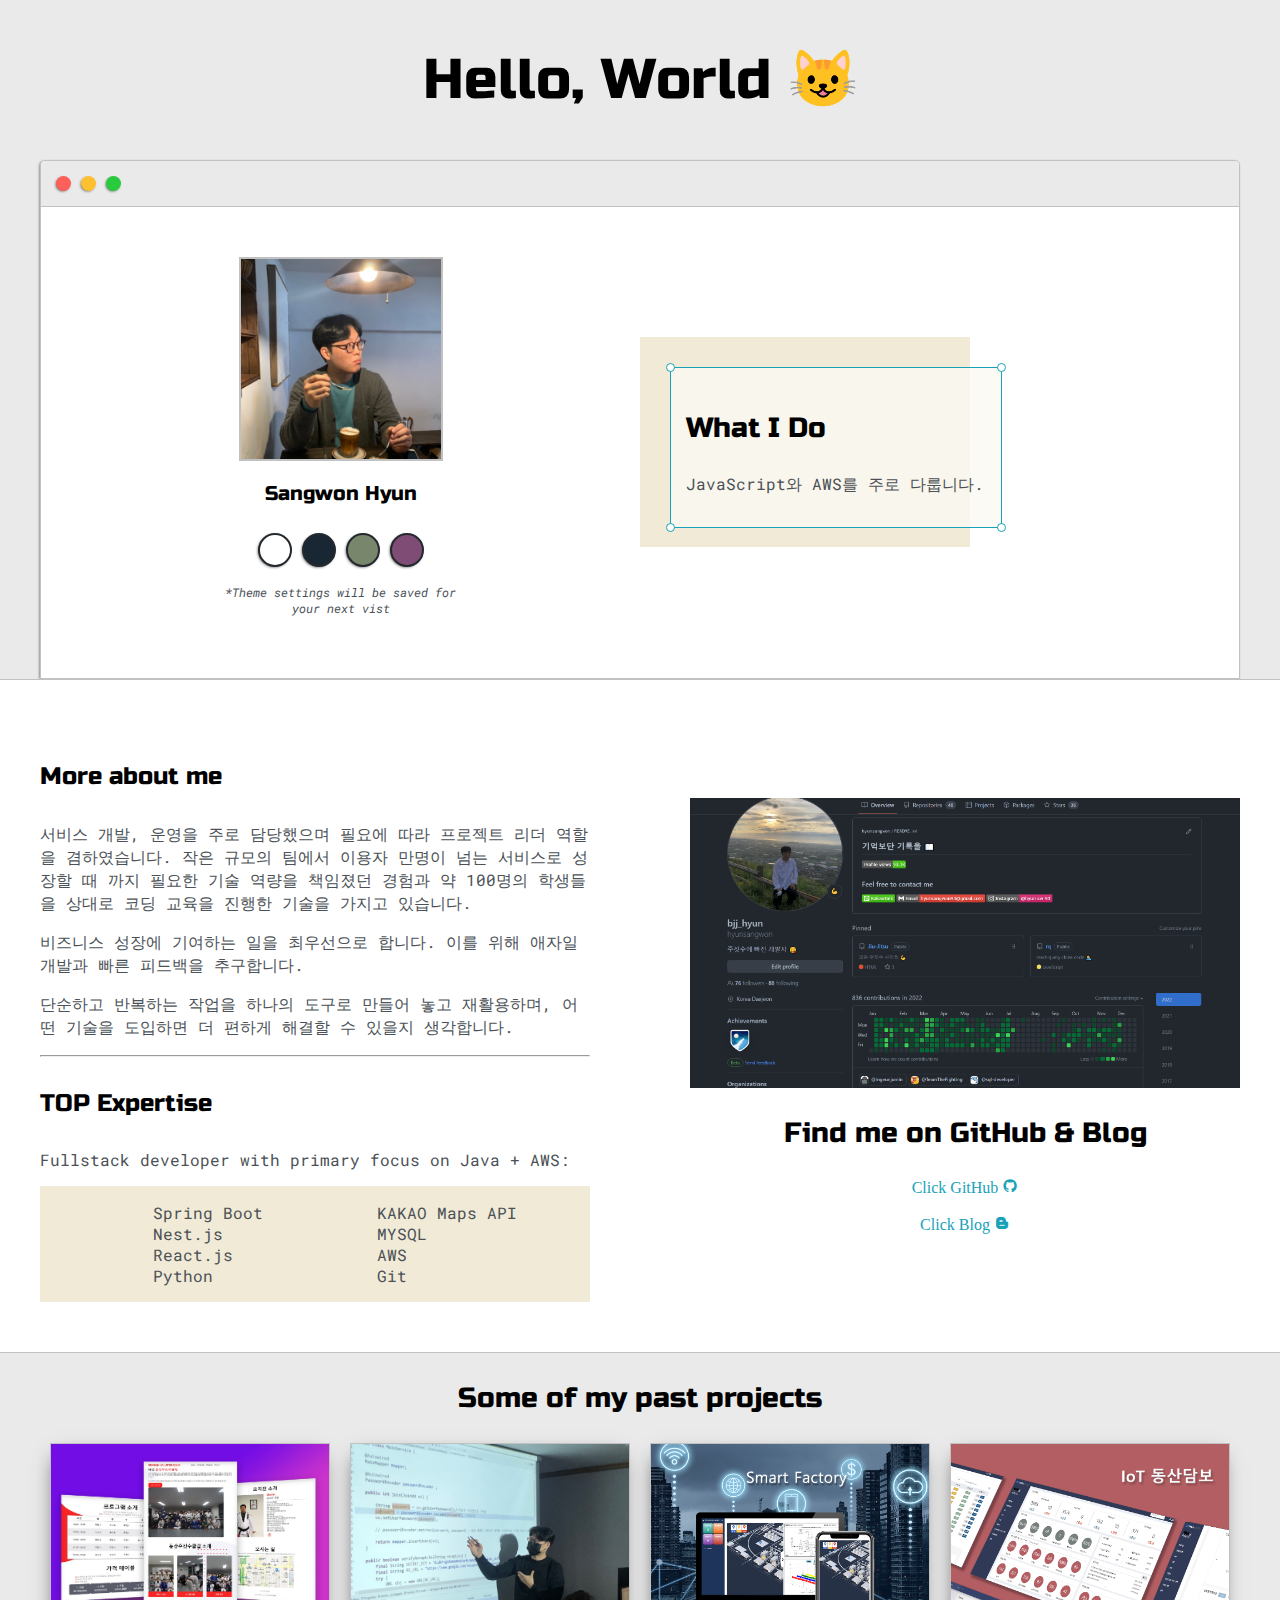
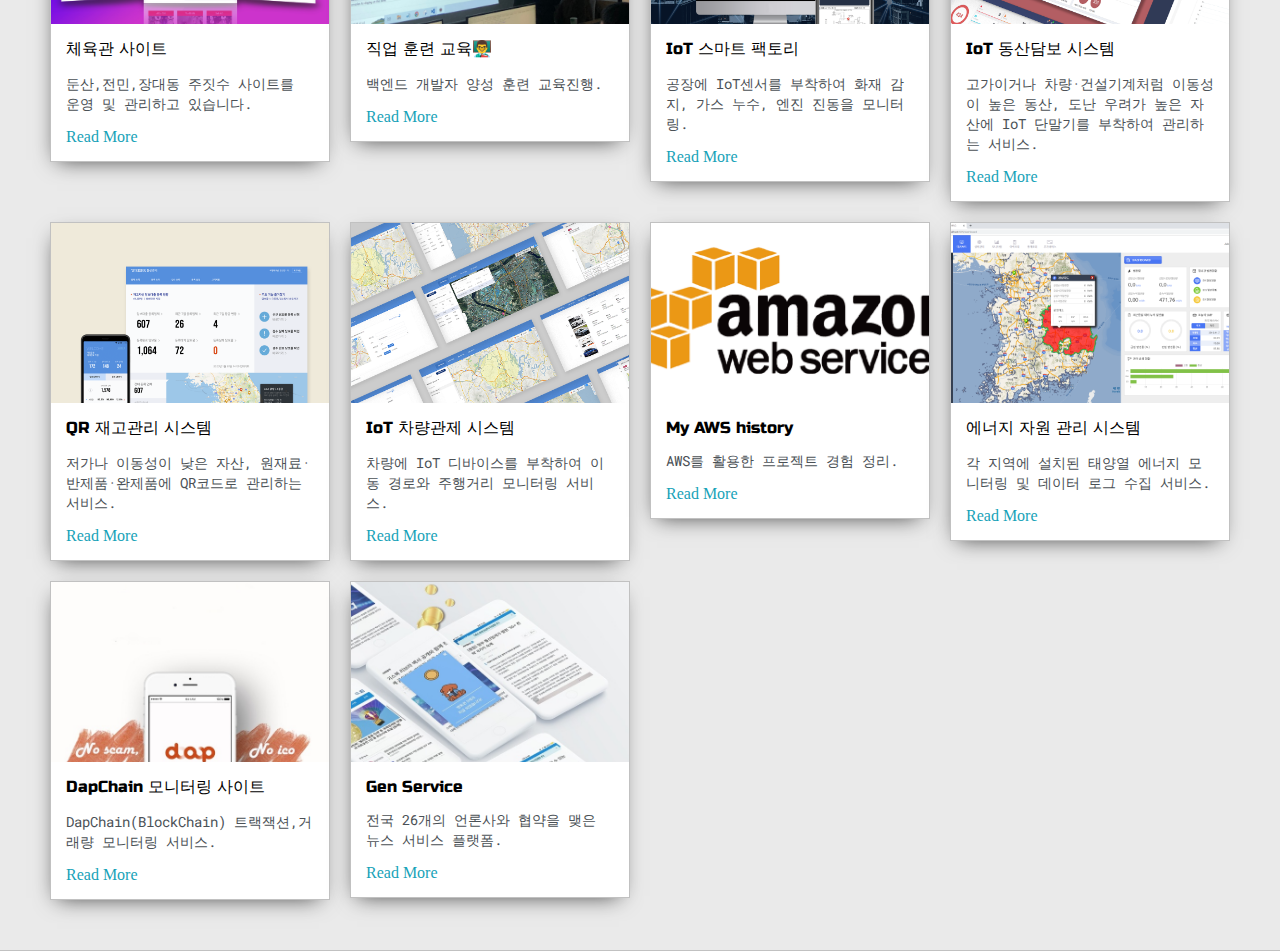
==== commit 9ab7f331: "fix : 오타 수정" ====
--- a/index.html
+++ b/index.html
@@ -60,12 +60,12 @@
           <div class="about-me">
             <h4>More about me</h4>
             <p>
-              서버스 개발, 운영을 주로 담당했으며 필요에 따라 프로젝트 리더 역할을 겸하였습니다. 작은 규모의 팀에서 이용자 만명이 넘는 서비스로 성장할
-              때 까지 필요한 기술 역량을 책임졌던 경험이 있습니다.
+              서비스 개발, 운영을 주로 담당했으며 필요에 따라 프로젝트 리더 역할을 겸하였습니다. 작은 규모의 팀에서 이용자 만명이 넘는 서비스로 성장할
+              때 까지 필요한 기술 역량을 책임졌던 경험과 약 100명의 학생들을 상대로 코딩 교육을 진행한 기술을 가지고 있습니다.
             </p>
-            <p>비즈니스 성장에 기여하는 일을 최우선으로 합니다. 이를 위해 애자일 개발을 추구합니다.</p>
+            <p>비즈니스 성장에 기여하는 일을 최우선으로 합니다. 이를 위해 애자일 개발과 빠른 피드백을 추구합니다.</p>
             <p>단순하고 반복하는 작업을 하나의 도구로 만들어 놓고 재활용하며, 어떤 기술을 도입하면 더 편하게 해결할 수 있을지 생각합니다.</p>
-            <p>거미줄이 촘촘할수록 더 좋은 먹이가 걸리는 것처럼 사이드 프로젝트로 시야를 넓히고 있습니다.</p>
+            <!-- <p>거미줄이 촘촘할수록 더 좋은 먹이가 걸리는 것처럼 사이드 프로젝트로 시야를 넓히고 있습니다.</p> -->
             <hr />
             <h4>TOP Expertise</h4>
             <p>Fullstack developer with primary focus on Java + AWS:</p>
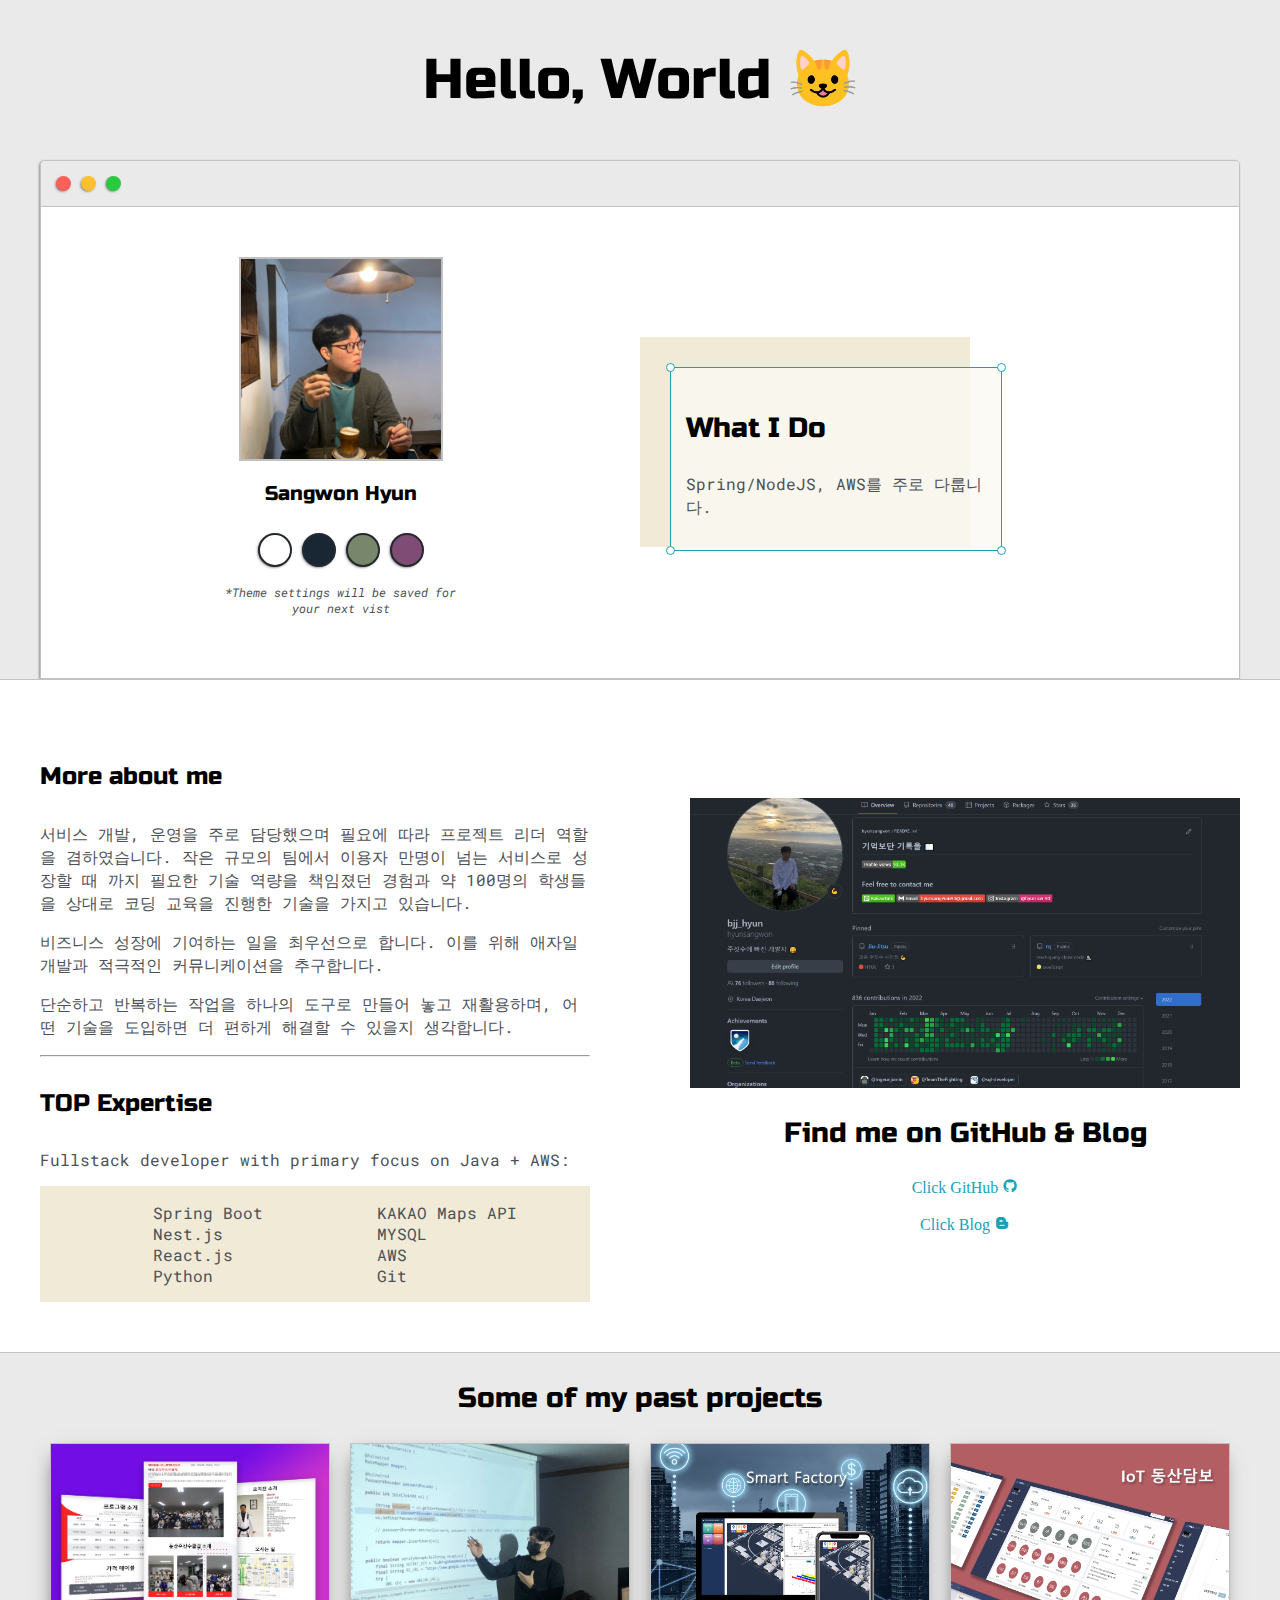
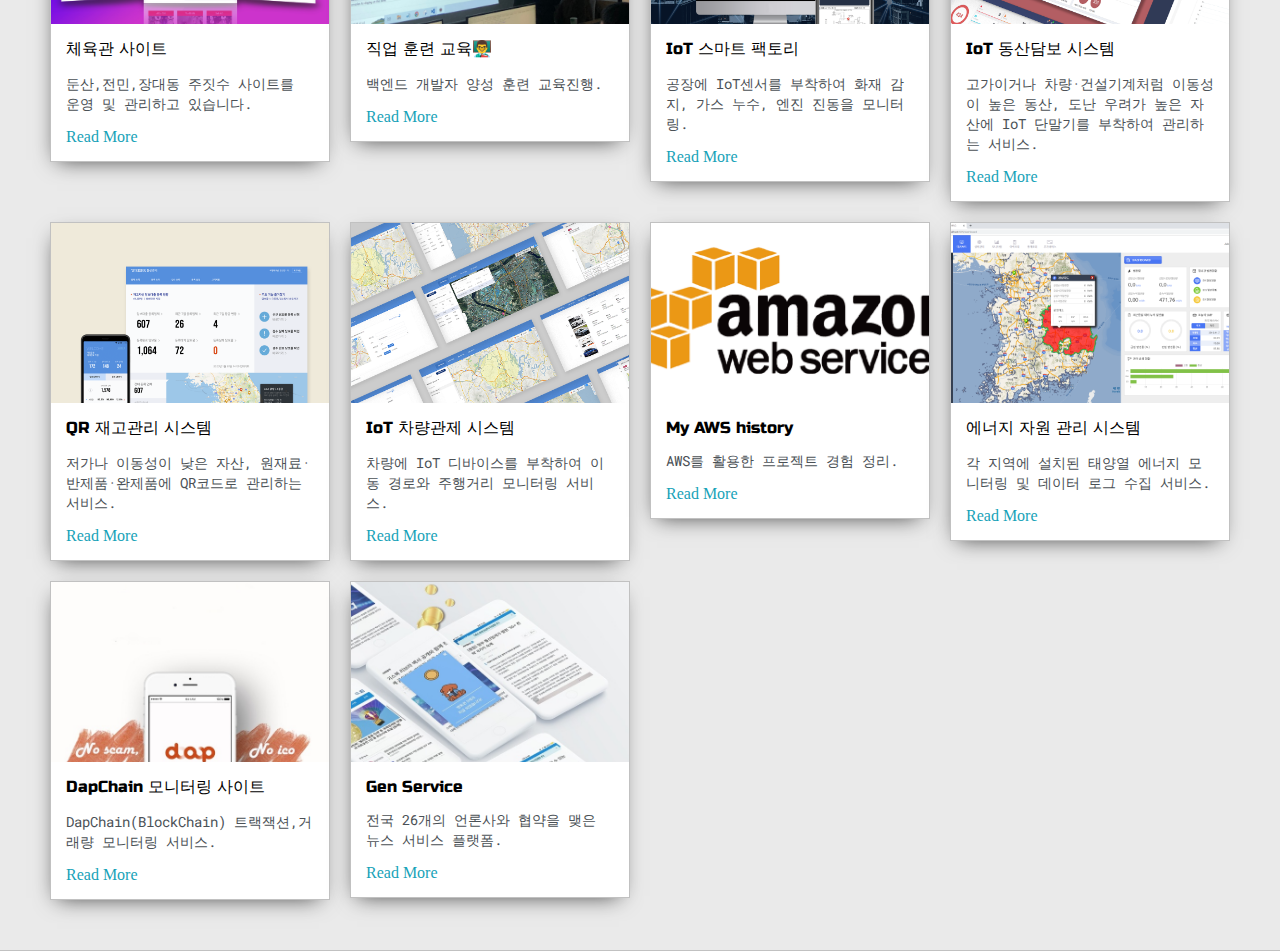
==== commit f7f02b93: "fix : 자기소개 수정" ====
--- a/index.html
+++ b/index.html
@@ -45,7 +45,7 @@
                 <div id="corner-tl" class="corner"></div>
                 <div id="corner-tr" class="corner"></div>
                 <h3>What I Do</h3>
-                <p>JavaScript와 AWS를 주로 다룹니다.<br /></p>
+                <p>Spring/NodeJS, AWS를 주로 다룹니다.<br /></p>
                 <div id="corner-br" class="corner"></div>
                 <div id="corner-bl" class="corner"></div>
               </div>
@@ -63,7 +63,7 @@
               서비스 개발, 운영을 주로 담당했으며 필요에 따라 프로젝트 리더 역할을 겸하였습니다. 작은 규모의 팀에서 이용자 만명이 넘는 서비스로 성장할
               때 까지 필요한 기술 역량을 책임졌던 경험과 약 100명의 학생들을 상대로 코딩 교육을 진행한 기술을 가지고 있습니다.
             </p>
-            <p>비즈니스 성장에 기여하는 일을 최우선으로 합니다. 이를 위해 애자일 개발과 빠른 피드백을 추구합니다.</p>
+            <p>비즈니스 성장에 기여하는 일을 최우선으로 합니다. 이를 위해 애자일 개발과 적극적인 커뮤니케이션을 추구합니다.</p>
             <p>단순하고 반복하는 작업을 하나의 도구로 만들어 놓고 재활용하며, 어떤 기술을 도입하면 더 편하게 해결할 수 있을지 생각합니다.</p>
             <!-- <p>거미줄이 촘촘할수록 더 좋은 먹이가 걸리는 것처럼 사이드 프로젝트로 시야를 넓히고 있습니다.</p> -->
             <hr />
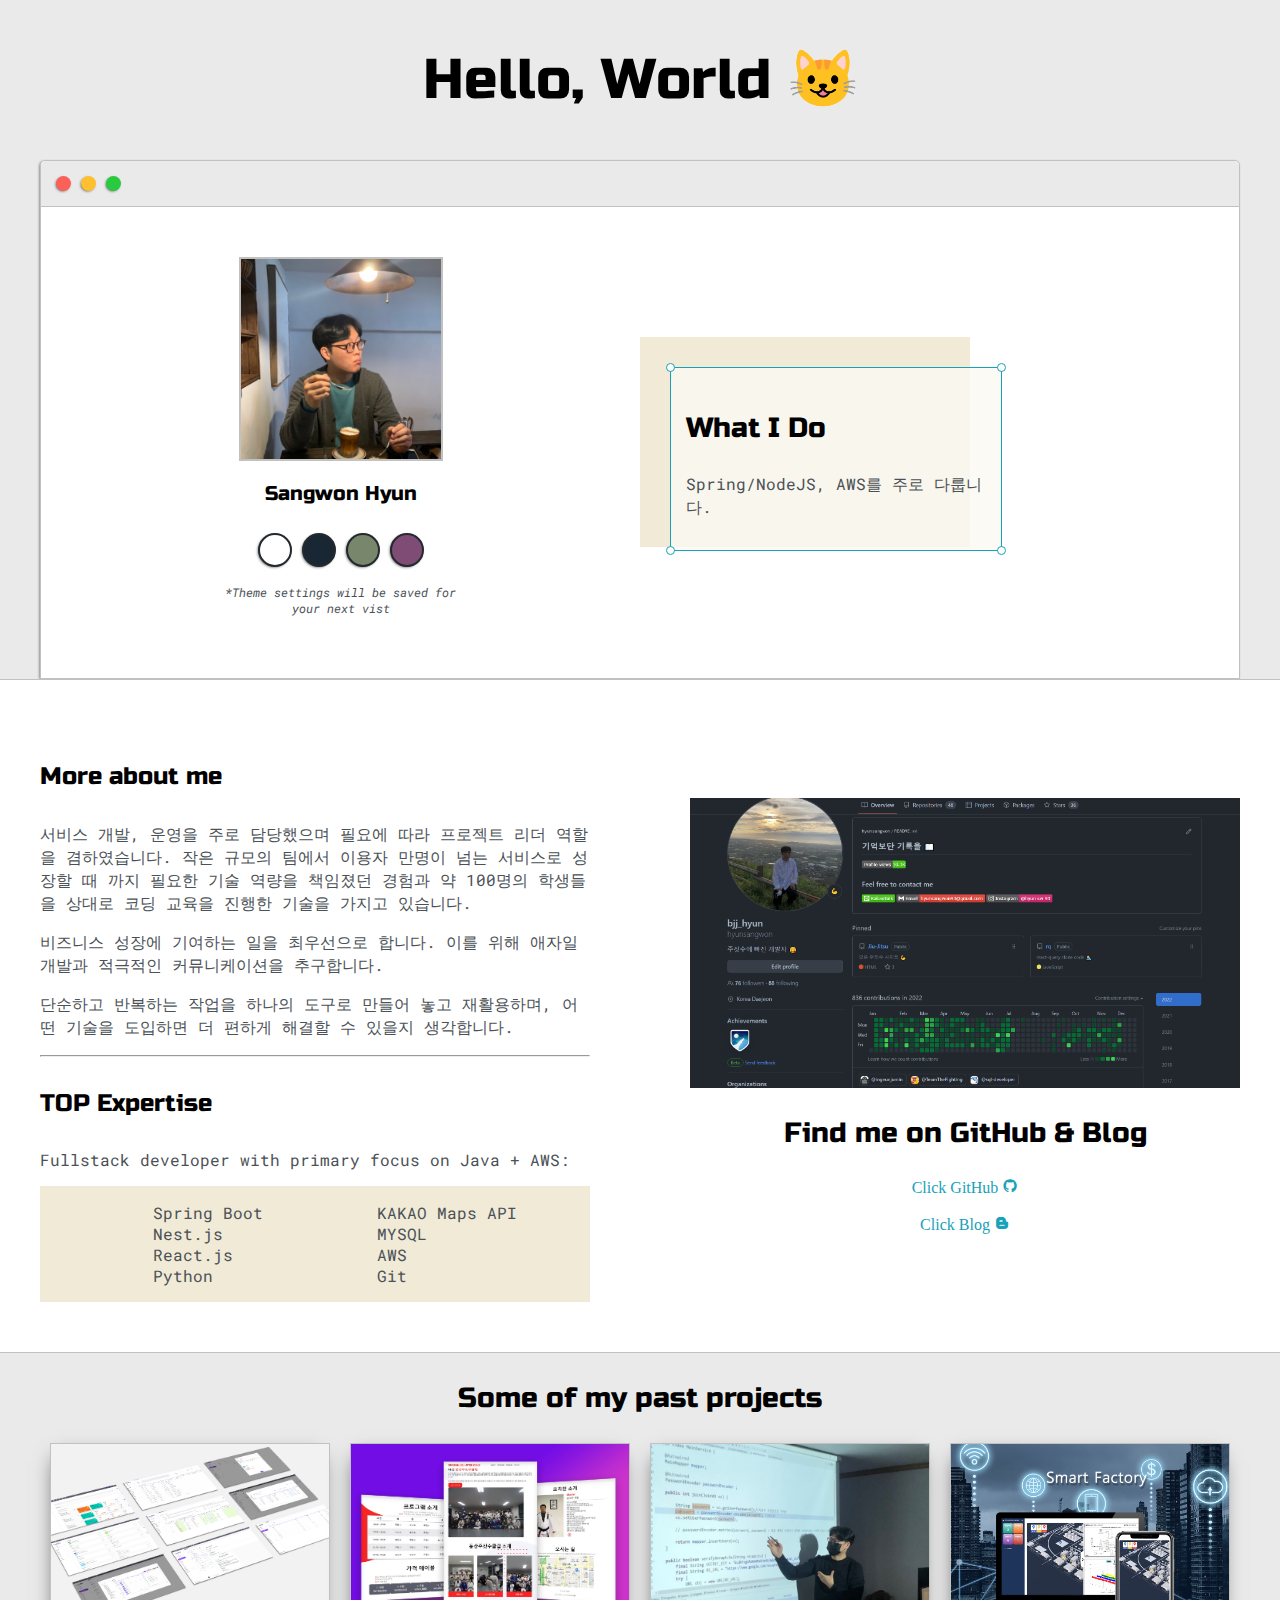
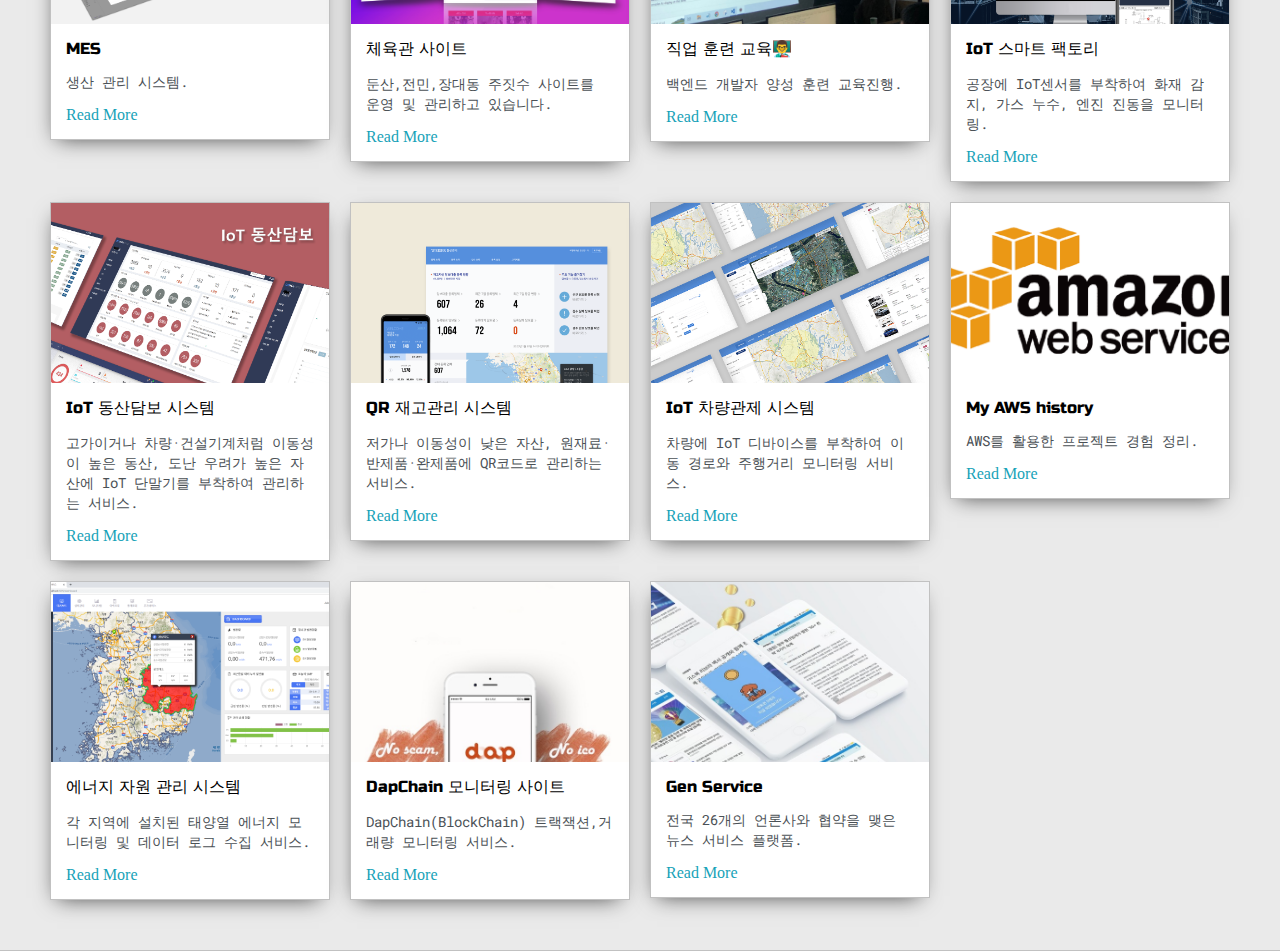
==== commit 446f53a9: "feat : mes add" ====
--- a/index.html
+++ b/index.html
@@ -95,11 +95,20 @@
         </div>
       </div>
     </section>
-
     <section class="s1">
       <div class="main-container">
         <h3 style="text-align: center">Some of my past projects</h3>
         <div class="post-wrapper">
+          <div>
+            <div class="post">
+              <img class="thumbnail" src="images/MES/main.PNG" />
+              <div class="post-preview">
+                <h6 class="post-title">MES</h6>
+                <p class="post-intro">생산 관리 시스템.</p>
+                <a href="#">Read More</a>
+              </div>
+            </div>
+          </div>
           <div>
             <div class="post">
               <img class="thumbnail" src="images/BJJ/main.jpg" />
